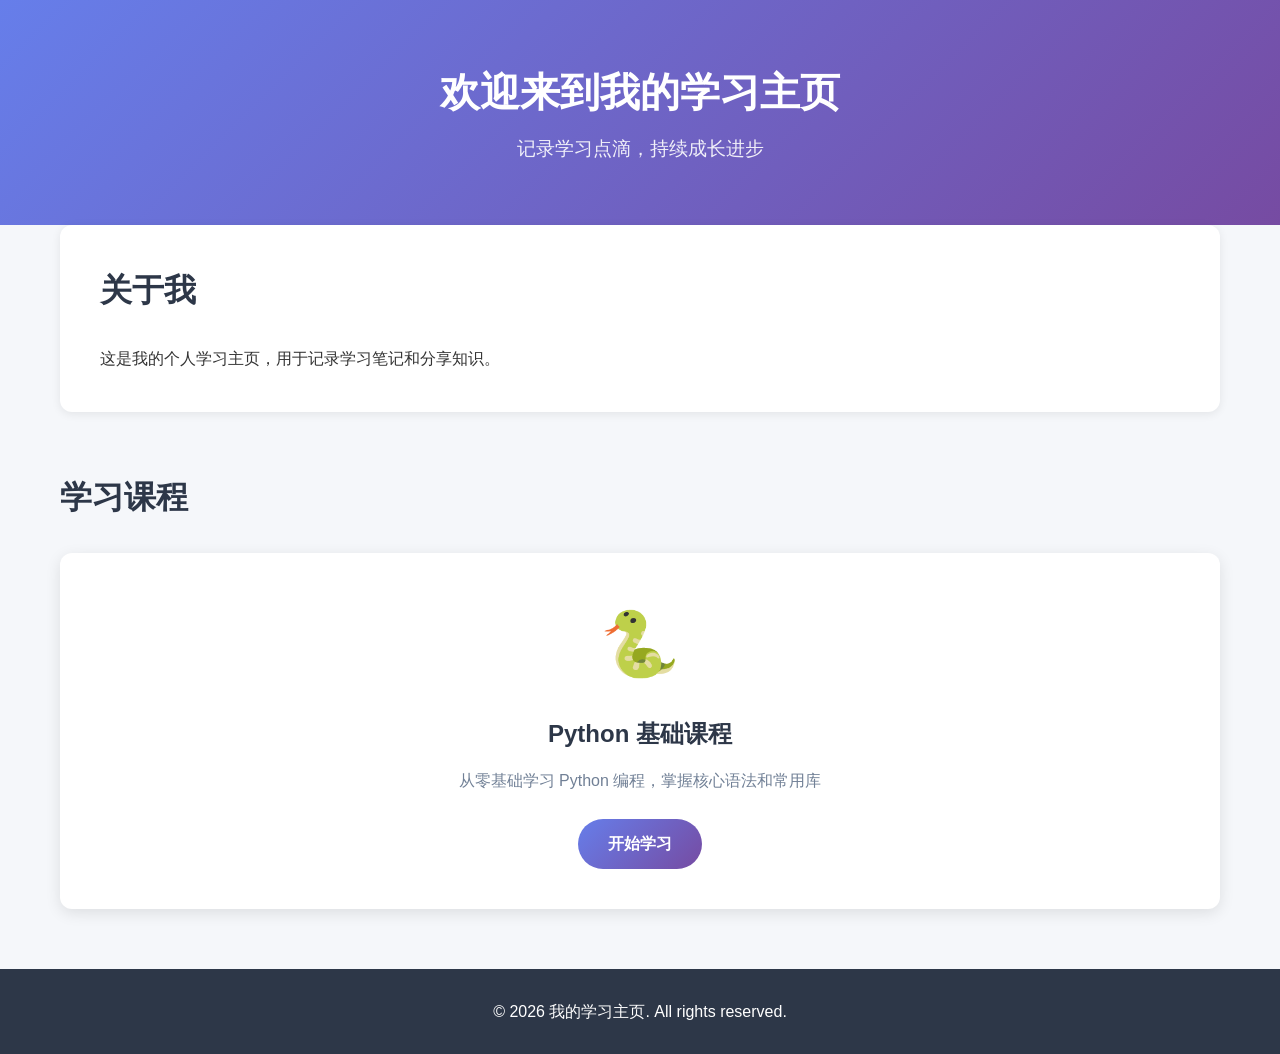
==== index.html @ 0c3c4e6b "Add Python basic course module" ====
<!DOCTYPE html>
<html lang="zh-CN">
<head>
    <meta charset="UTF-8">
    <meta name="viewport" content="width=device-width, initial-scale=1.0">
    <title>我的学习主页</title>
    <link rel="stylesheet" href="style.css">
</head>
<body>
    <header>
        <div class="container">
            <h1>欢迎来到我的学习主页</h1>
            <p>记录学习点滴，持续成长进步</p>
        </div>
    </header>

    <main class="container">
        <section class="welcome-section">
            <h2>关于我</h2>
            <p>这是我的个人学习主页，用于记录学习笔记和分享知识。</p>
        </section>

        <section class="courses-section">
            <h2>学习课程</h2>
            <div class="course-grid">
                <div class="course-card">
                    <div class="course-icon">🐍</div>
                    <h3>Python 基础课程</h3>
                    <p>从零基础学习 Python 编程，掌握核心语法和常用库</p>
                    <a href="python-course.html" class="btn">开始学习</a>
                </div>
            </div>
        </section>
    </main>

    <footer>
        <div class="container">
            <p>&copy; 2026 我的学习主页. All rights reserved.</p>
        </div>
    </footer>
</body>
</html>
---- style.css ----
* {
    margin: 0;
    padding: 0;
    box-sizing: border-box;
}

body {
    font-family: 'Segoe UI', Tahoma, Geneva, Verdana, sans-serif;
    line-height: 1.6;
    color: #333;
    background-color: #f5f7fa;
}

.container {
    max-width: 1200px;
    margin: 0 auto;
    padding: 0 20px;
}

header {
    background: linear-gradient(135deg, #667eea 0%, #764ba2 100%);
    color: white;
    padding: 60px 0;
    text-align: center;
}

header h1 {
    font-size: 2.5rem;
    margin-bottom: 10px;
}

header p {
    font-size: 1.2rem;
    opacity: 0.9;
}

main {
    padding: 60px 0;
}

section {
    margin-bottom: 60px;
}

h2 {
    font-size: 2rem;
    margin-bottom: 30px;
    color: #2d3748;
}

.welcome-section {
    background: white;
    padding: 40px;
    border-radius: 12px;
    box-shadow: 0 2px 10px rgba(0, 0, 0, 0.08);
}

.course-grid {
    display: grid;
    grid-template-columns: repeat(auto-fit, minmax(300px, 1fr));
    gap: 30px;
}

.course-card {
    background: white;
    border-radius: 12px;
    padding: 40px 30px;
    text-align: center;
    box-shadow: 0 4px 15px rgba(0, 0, 0, 0.1);
    transition: transform 0.3s ease, box-shadow 0.3s ease;
}

.course-card:hover {
    transform: translateY(-5px);
    box-shadow: 0 8px 25px rgba(0, 0, 0, 0.15);
}

.course-icon {
    font-size: 4rem;
    margin-bottom: 20px;
}

.course-card h3 {
    font-size: 1.5rem;
    margin-bottom: 15px;
    color: #2d3748;
}

.course-card p {
    color: #718096;
    margin-bottom: 25px;
}

.btn {
    display: inline-block;
    padding: 12px 30px;
    background: linear-gradient(135deg, #667eea 0%, #764ba2 100%);
    color: white;
    text-decoration: none;
    border-radius: 25px;
    font-weight: 600;
    transition: opacity 0.3s ease;
}

.btn:hover {
    opacity: 0.9;
}

footer {
    background: #2d3748;
    color: white;
    text-align: center;
    padding: 30px 0;
    margin-top: 60px;
}

.course-header {
    background: linear-gradient(135deg, #667eea 0%, #764ba2 100%);
    color: white;
    padding: 40px 0;
}

.back-link {
    display: inline-flex;
    align-items: center;
    color: white;
    text-decoration: none;
    font-weight: 600;
    margin-bottom: 20px;
}

.back-link:hover {
    text-decoration: underline;
}

.lesson-grid {
    display: grid;
    grid-template-columns: repeat(auto-fill, minmax(280px, 1fr));
    gap: 20px;
}

.lesson-card {
    background: white;
    border-radius: 10px;
    padding: 25px;
    box-shadow: 0 2px 8px rgba(0, 0, 0, 0.08);
    transition: transform 0.2s ease;
    cursor: pointer;
}

.lesson-card:hover {
    transform: translateY(-3px);
    box-shadow: 0 4px 15px rgba(0, 0, 0, 0.12);
}

.lesson-number {
    display: inline-block;
    width: 40px;
    height: 40px;
    background: linear-gradient(135deg, #667eea 0%, #764ba2 100%);
    color: white;
    border-radius: 50%;
    display: flex;
    align-items: center;
    justify-content: center;
    font-weight: bold;
    margin-bottom: 15px;
}

.lesson-card h4 {
    font-size: 1.2rem;
    margin-bottom: 10px;
    color: #2d3748;
}

.lesson-card p {
    color: #718096;
    font-size: 0.95rem;
}

.lesson-detail {
    background: white;
    border-radius: 12px;
    padding: 40px;
    box-shadow: 0 2px 10px rgba(0, 0, 0, 0.08);
}

.lesson-detail h3 {
    font-size: 1.8rem;
    margin-bottom: 20px;
    color: #2d3748;
}

.lesson-content {
    margin-top: 20px;
}

.lesson-content h4 {
    font-size: 1.3rem;
    margin: 25px 0 15px;
    color: #4a5568;
}

.lesson-content p {
    margin-bottom: 15px;
}

.lesson-content ul, .lesson-content ol {
    margin-left: 25px;
    margin-bottom: 15px;
}

.lesson-content li {
    margin-bottom: 8px;
}

code {
    background: #f7fafc;
    padding: 2px 6px;
    border-radius: 4px;
    font-family: 'Courier New', Courier, monospace;
    color: #e53e3e;
}

pre {
    background: #2d3748;
    color: #e2e8f0;
    padding: 20px;
    border-radius: 8px;
    overflow-x: auto;
    margin: 20px 0;
}

pre code {
    background: none;
    color: #e2e8f0;
    padding: 0;
}

.hidden {
    display: none !important;
}

.lesson-nav {
    display: flex;
    justify-content: space-between;
    margin-top: 40px;
    padding-top: 20px;
    border-top: 1px solid #e2e8f0;
}

.lesson-nav .btn {
    padding: 10px 25px;
}
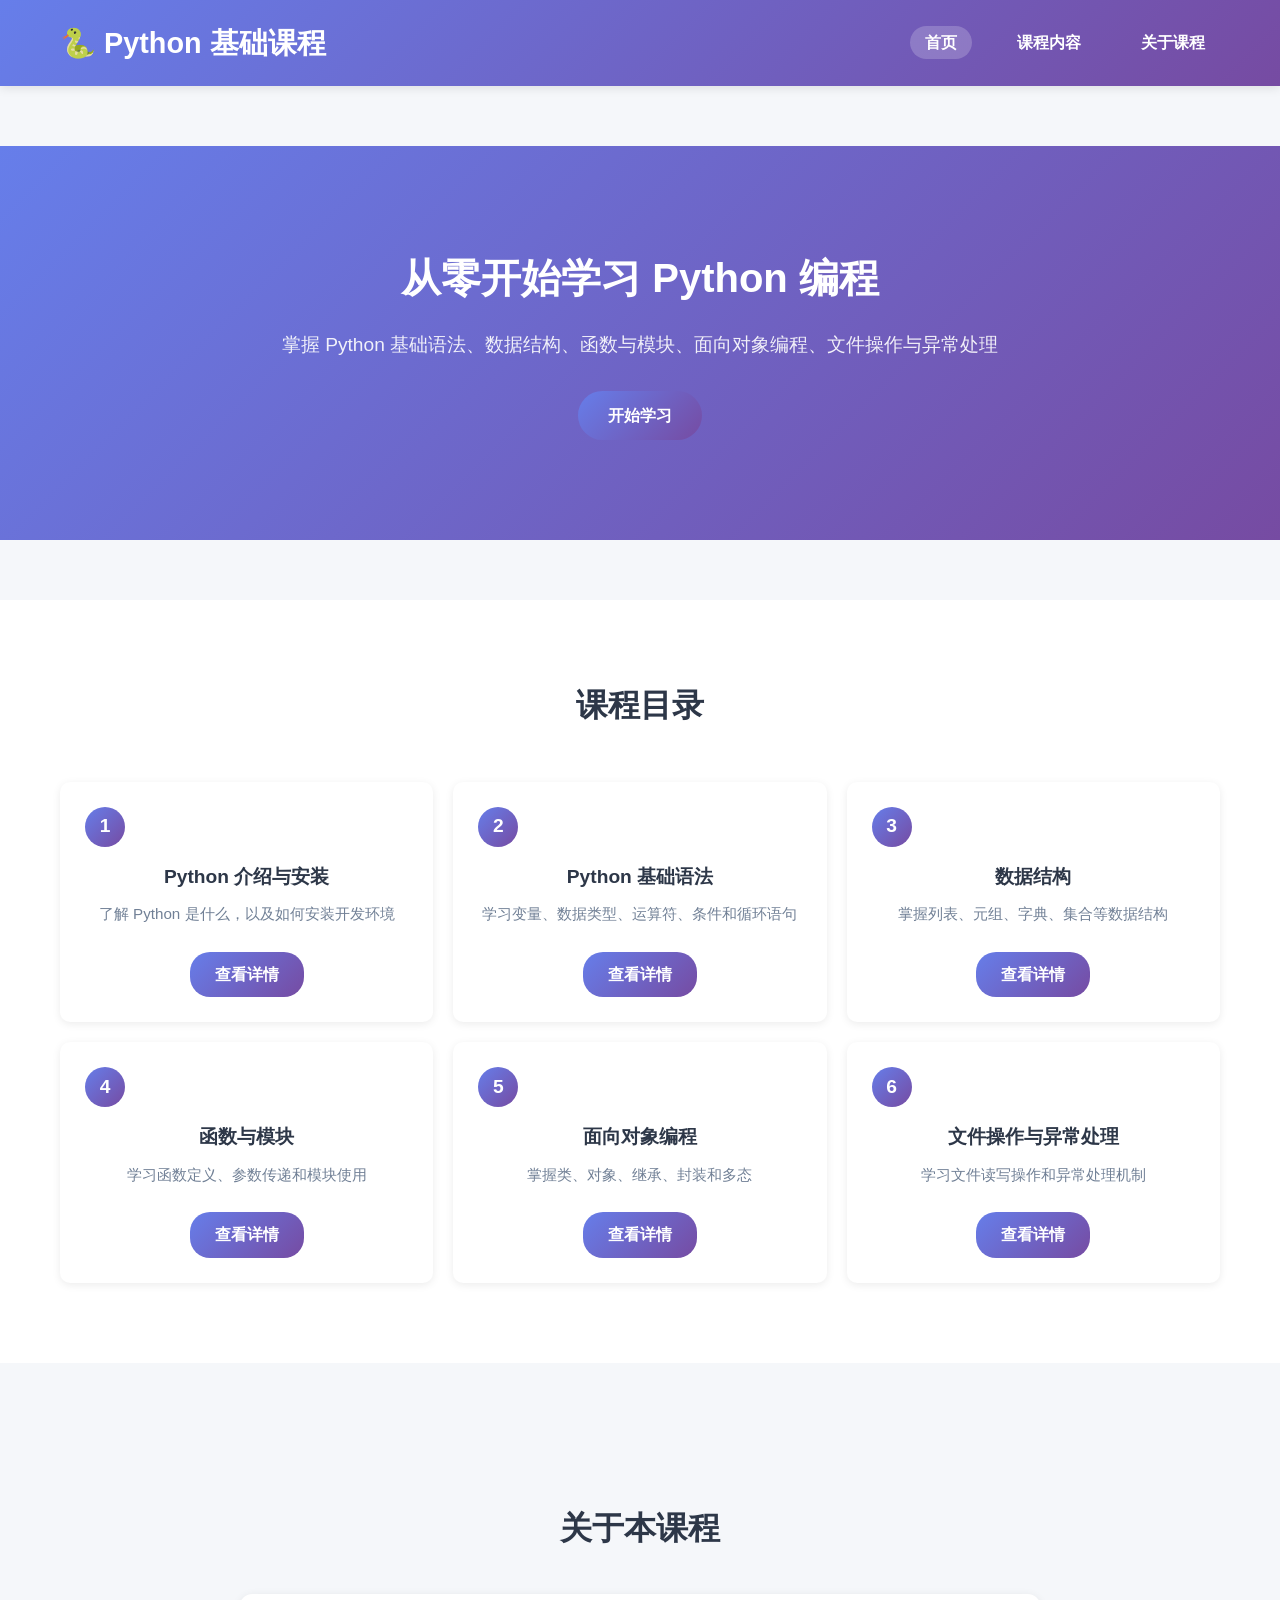
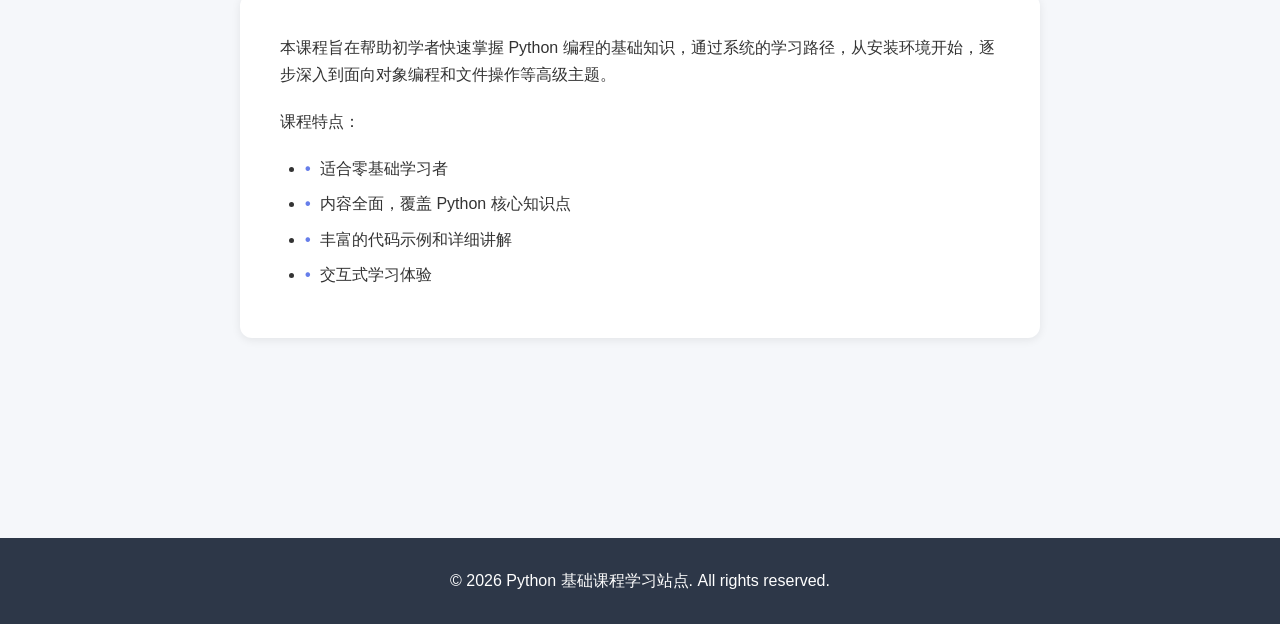
==== commit cf0e06a8: "Create independent Python learning site with navigation menu" ====
--- a/index.html
+++ b/index.html
@@ -3,31 +3,92 @@
 <head>
     <meta charset="UTF-8">
     <meta name="viewport" content="width=device-width, initial-scale=1.0">
-    <title>我的学习主页</title>
+    <title>Python 基础课程 - 学习站点</title>
     <link rel="stylesheet" href="style.css">
 </head>
 <body>
     <header>
-        <div class="container">
-            <h1>欢迎来到我的学习主页</h1>
-            <p>记录学习点滴，持续成长进步</p>
-        </div>
+        <nav class="navbar">
+            <div class="container">
+                <div class="navbar-brand">
+                    <h1>🐍 Python 基础课程</h1>
+                </div>
+                <div class="navbar-menu">
+                    <ul>
+                        <li><a href="index.html" class="active">首页</a></li>
+                        <li><a href="#courses">课程内容</a></li>
+                        <li><a href="#about">关于课程</a></li>
+                    </ul>
+                </div>
+            </div>
+        </nav>
     </header>
 
-    <main class="container">
-        <section class="welcome-section">
-            <h2>关于我</h2>
-            <p>这是我的个人学习主页，用于记录学习笔记和分享知识。</p>
+    <main>
+        <section class="hero-section">
+            <div class="container">
+                <h2>从零开始学习 Python 编程</h2>
+                <p>掌握 Python 基础语法、数据结构、函数与模块、面向对象编程、文件操作与异常处理</p>
+                <a href="#courses" class="btn">开始学习</a>
+            </div>
         </section>
 
-        <section class="courses-section">
-            <h2>学习课程</h2>
-            <div class="course-grid">
-                <div class="course-card">
-                    <div class="course-icon">🐍</div>
-                    <h3>Python 基础课程</h3>
-                    <p>从零基础学习 Python 编程，掌握核心语法和常用库</p>
-                    <a href="python-course.html" class="btn">开始学习</a>
+        <section id="courses" class="courses-section">
+            <div class="container">
+                <h2>课程目录</h2>
+                <div class="lesson-grid">
+                    <div class="lesson-card" onclick="window.location.href='python-course.html?lesson=0'">
+                        <div class="lesson-number">1</div>
+                        <h4>Python 介绍与安装</h4>
+                        <p>了解 Python 是什么，以及如何安装开发环境</p>
+                        <a href="python-course.html?lesson=0" class="btn">查看详情</a>
+                    </div>
+                    <div class="lesson-card" onclick="window.location.href='python-course.html?lesson=1'">
+                        <div class="lesson-number">2</div>
+                        <h4>Python 基础语法</h4>
+                        <p>学习变量、数据类型、运算符、条件和循环语句</p>
+                        <a href="python-course.html?lesson=1" class="btn">查看详情</a>
+                    </div>
+                    <div class="lesson-card" onclick="window.location.href='python-course.html?lesson=2'">
+                        <div class="lesson-number">3</div>
+                        <h4>数据结构</h4>
+                        <p>掌握列表、元组、字典、集合等数据结构</p>
+                        <a href="python-course.html?lesson=2" class="btn">查看详情</a>
+                    </div>
+                    <div class="lesson-card" onclick="window.location.href='python-course.html?lesson=3'">
+                        <div class="lesson-number">4</div>
+                        <h4>函数与模块</h4>
+                        <p>学习函数定义、参数传递和模块使用</p>
+                        <a href="python-course.html?lesson=3" class="btn">查看详情</a>
+                    </div>
+                    <div class="lesson-card" onclick="window.location.href='python-course.html?lesson=4'">
+                        <div class="lesson-number">5</div>
+                        <h4>面向对象编程</h4>
+                        <p>掌握类、对象、继承、封装和多态</p>
+                        <a href="python-course.html?lesson=4" class="btn">查看详情</a>
+                    </div>
+                    <div class="lesson-card" onclick="window.location.href='python-course.html?lesson=5'">
+                        <div class="lesson-number">6</div>
+                        <h4>文件操作与异常处理</h4>
+                        <p>学习文件读写操作和异常处理机制</p>
+                        <a href="python-course.html?lesson=5" class="btn">查看详情</a>
+                    </div>
+                </div>
+            </div>
+        </section>
+
+        <section id="about" class="about-section">
+            <div class="container">
+                <h2>关于本课程</h2>
+                <div class="about-content">
+                    <p>本课程旨在帮助初学者快速掌握 Python 编程的基础知识，通过系统的学习路径，从安装环境开始，逐步深入到面向对象编程和文件操作等高级主题。</p>
+                    <p>课程特点：</p>
+                    <ul>
+                        <li>适合零基础学习者</li>
+                        <li>内容全面，覆盖 Python 核心知识点</li>
+                        <li>丰富的代码示例和详细讲解</li>
+                        <li>交互式学习体验</li>
+                    </ul>
                 </div>
             </div>
         </section>
@@ -35,7 +96,7 @@
 
     <footer>
         <div class="container">
-            <p>&copy; 2026 我的学习主页. All rights reserved.</p>
+            <p>&copy; 2026 Python 基础课程学习站点. All rights reserved.</p>
         </div>
     </footer>
 </body>
--- a/style.css
+++ b/style.css
@@ -17,11 +17,74 @@
     padding: 0 20px;
 }
 
-header {
-    background: linear-gradient(135deg, #667eea 0%, #764ba2 100%);
-    color: white;
-    padding: 60px 0;
-    text-align: center;
+/* 导航栏样式 */
+.navbar {
+    background: linear-gradient(135deg, #667eea 0%, #764ba2 100%);
+    color: white;
+    padding: 20px 0;
+    position: sticky;
+    top: 0;
+    z-index: 1000;
+    box-shadow: 0 2px 10px rgba(0, 0, 0, 0.1);
+}
+
+.navbar .container {
+    display: flex;
+    justify-content: space-between;
+    align-items: center;
+}
+
+.navbar-brand h1 {
+    font-size: 1.8rem;
+    margin: 0;
+}
+
+.navbar-menu ul {
+    list-style: none;
+    display: flex;
+    gap: 30px;
+    margin: 0;
+}
+
+.navbar-menu a {
+    color: white;
+    text-decoration: none;
+    font-weight: 600;
+    transition: opacity 0.3s ease;
+    padding: 8px 15px;
+    border-radius: 20px;
+}
+
+.navbar-menu a:hover {
+    opacity: 0.9;
+    background: rgba(255, 255, 255, 0.1);
+}
+
+.navbar-menu a.active {
+    background: rgba(255, 255, 255, 0.2);
+}
+
+/* 英雄区域 */
+.hero-section {
+    background: linear-gradient(135deg, #667eea 0%, #764ba2 100%);
+    color: white;
+    padding: 100px 0;
+    text-align: center;
+}
+
+.hero-section h2 {
+    font-size: 2.5rem;
+    margin-bottom: 20px;
+    color: white;
+}
+
+.hero-section p {
+    font-size: 1.2rem;
+    margin-bottom: 30px;
+    opacity: 0.9;
+    max-width: 800px;
+    margin-left: auto;
+    margin-right: auto;
 }
 
 header h1 {
@@ -106,18 +169,149 @@
     opacity: 0.9;
 }
 
+/* 课程部分 */
+.courses-section {
+    padding: 80px 0;
+    background: white;
+}
+
+.courses-section h2 {
+    text-align: center;
+    margin-bottom: 50px;
+    color: #2d3748;
+}
+
+.lesson-grid {
+    display: grid;
+    grid-template-columns: repeat(auto-fill, minmax(300px, 1fr));
+    gap: 30px;
+}
+
+.lesson-card {
+    background: #f8f9fa;
+    border-radius: 12px;
+    padding: 30px;
+    text-align: center;
+    box-shadow: 0 4px 15px rgba(0, 0, 0, 0.08);
+    transition: transform 0.3s ease, box-shadow 0.3s ease;
+    cursor: pointer;
+}
+
+.lesson-card:hover {
+    transform: translateY(-5px);
+    box-shadow: 0 8px 25px rgba(0, 0, 0, 0.15);
+}
+
+.lesson-number {
+    display: inline-block;
+    width: 50px;
+    height: 50px;
+    background: linear-gradient(135deg, #667eea 0%, #764ba2 100%);
+    color: white;
+    border-radius: 50%;
+    display: flex;
+    align-items: center;
+    justify-content: center;
+    font-weight: bold;
+    font-size: 1.2rem;
+    margin-bottom: 20px;
+}
+
+.lesson-card h4 {
+    font-size: 1.3rem;
+    margin-bottom: 15px;
+    color: #2d3748;
+}
+
+.lesson-card p {
+    color: #718096;
+    margin-bottom: 25px;
+}
+
+.lesson-card .btn {
+    display: inline-block;
+    padding: 10px 25px;
+    background: linear-gradient(135deg, #667eea 0%, #764ba2 100%);
+    color: white;
+    text-decoration: none;
+    border-radius: 20px;
+    font-weight: 600;
+    transition: opacity 0.3s ease;
+}
+
+.lesson-card .btn:hover {
+    opacity: 0.9;
+}
+
+/* 关于部分 */
+.about-section {
+    padding: 80px 0;
+    background: #f5f7fa;
+}
+
+.about-section h2 {
+    text-align: center;
+    margin-bottom: 40px;
+    color: #2d3748;
+}
+
+.about-content {
+    background: white;
+    padding: 40px;
+    border-radius: 12px;
+    box-shadow: 0 2px 10px rgba(0, 0, 0, 0.08);
+    max-width: 800px;
+    margin: 0 auto;
+}
+
+.about-content p {
+    margin-bottom: 20px;
+    line-height: 1.7;
+}
+
+.about-content ul {
+    margin-left: 25px;
+    margin-top: 20px;
+}
+
+.about-content li {
+    margin-bottom: 10px;
+    position: relative;
+    padding-left: 15px;
+}
+
+.about-content li:before {
+    content: "•";
+    color: #667eea;
+    font-weight: bold;
+    position: absolute;
+    left: 0;
+}
+
 footer {
     background: #2d3748;
     color: white;
     text-align: center;
     padding: 30px 0;
-    margin-top: 60px;
+    margin-top: 0;
 }
 
 .course-header {
     background: linear-gradient(135deg, #667eea 0%, #764ba2 100%);
     color: white;
-    padding: 40px 0;
+    padding: 60px 0;
+    text-align: center;
+}
+
+.course-header h2 {
+    font-size: 2rem;
+    margin-bottom: 10px;
+    color: white;
+}
+
+.course-header p {
+    font-size: 1.1rem;
+    opacity: 0.9;
 }
 
 .back-link {
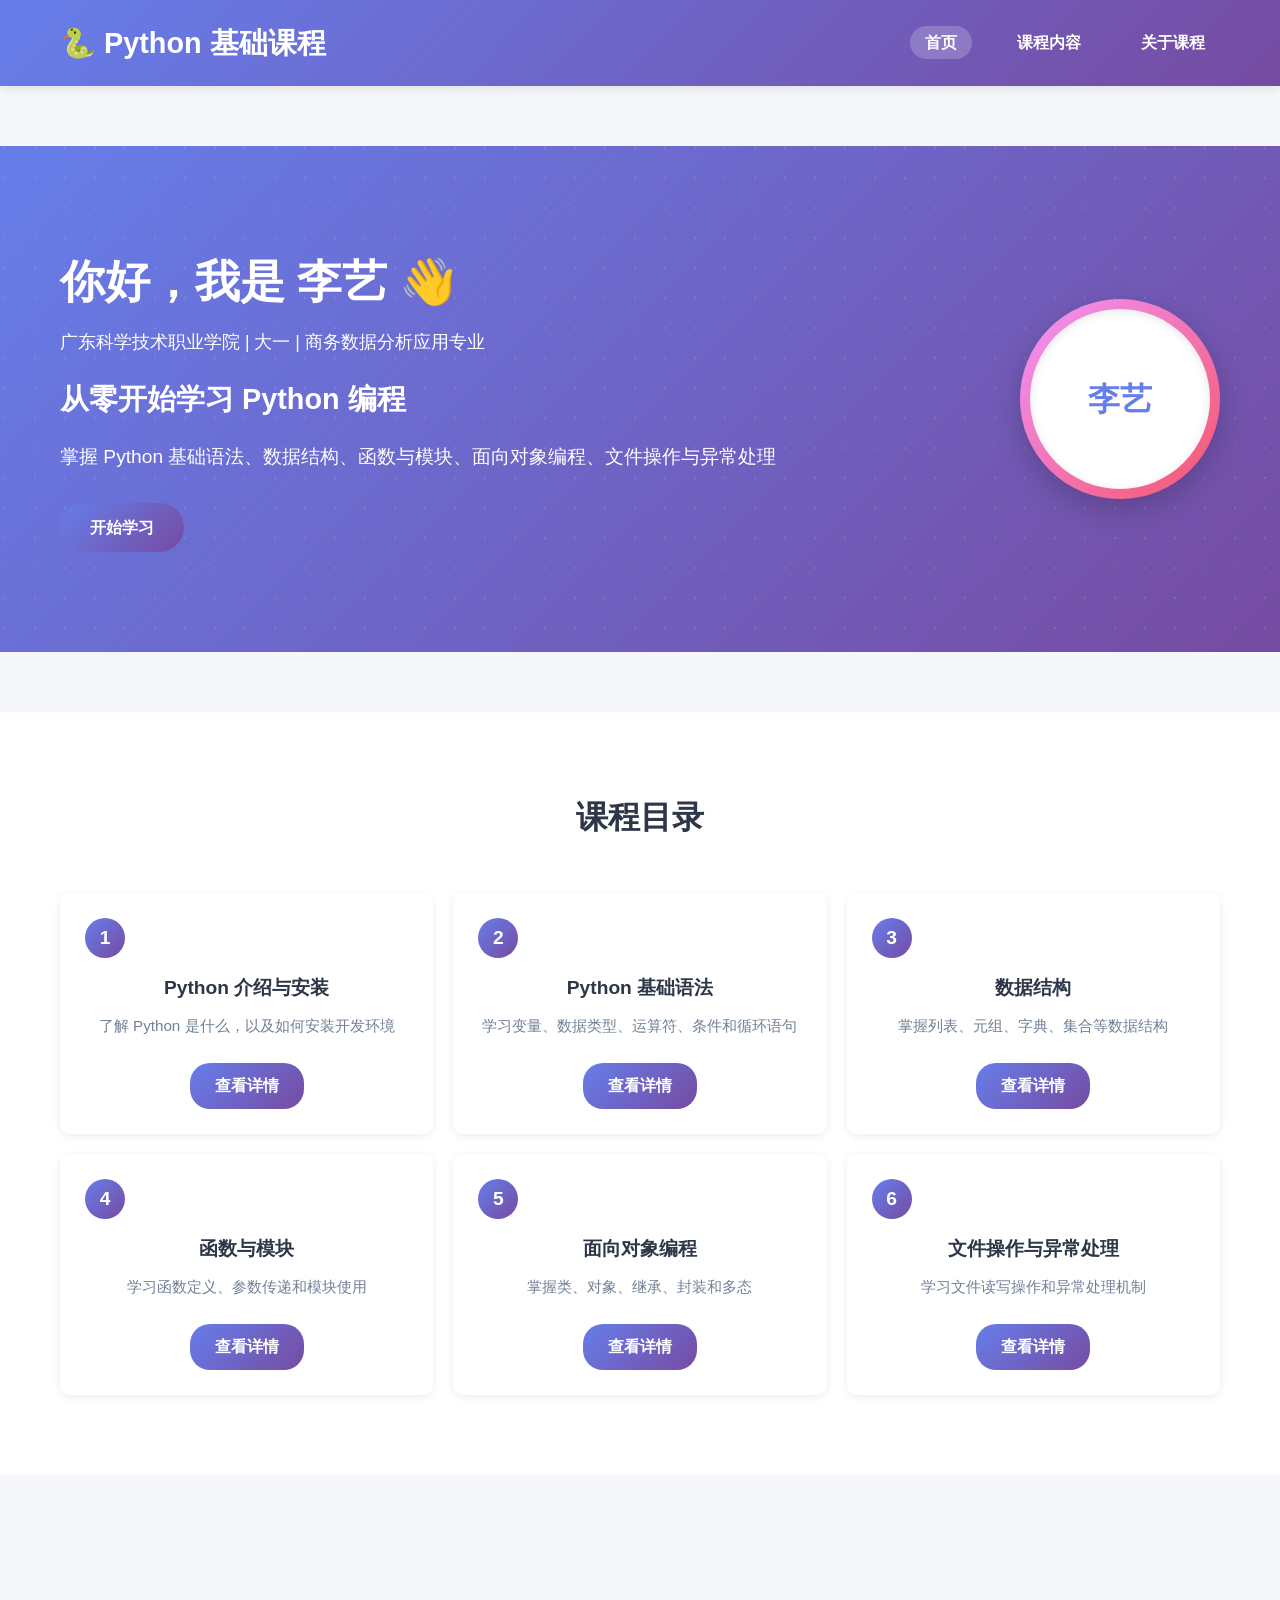
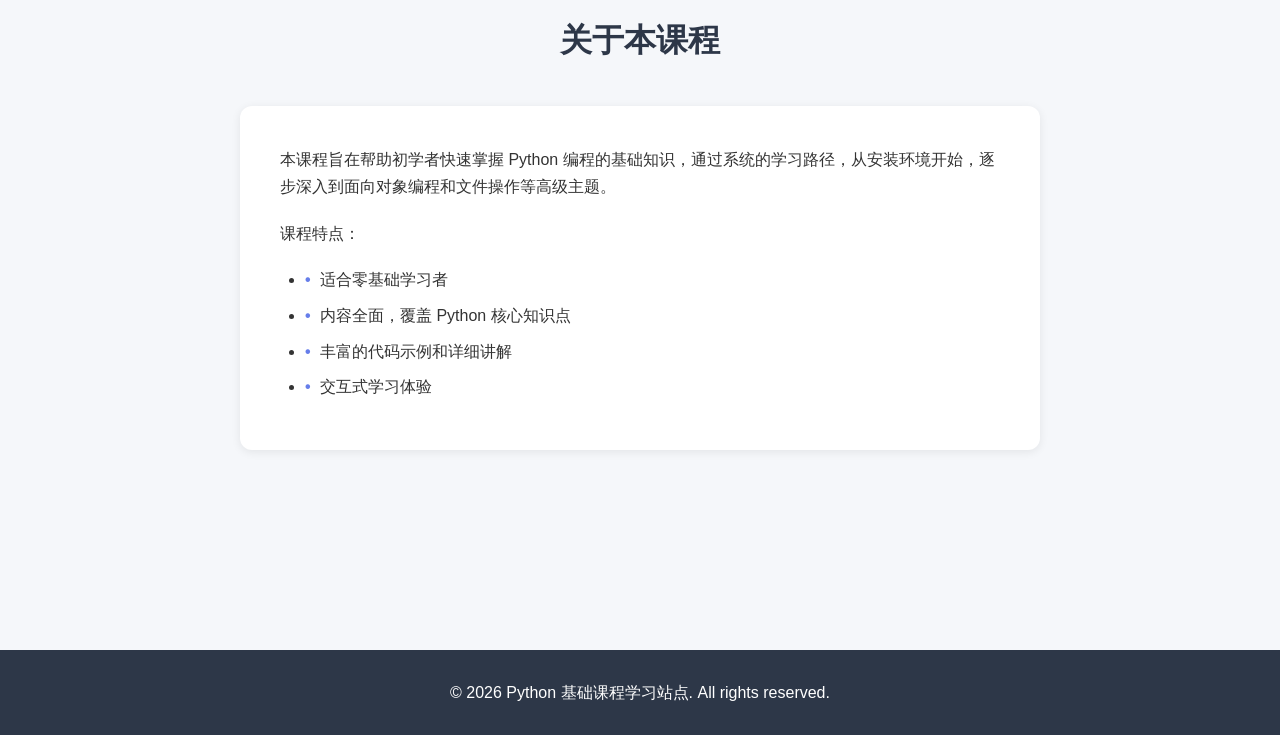
==== commit a45db607: "Add personal information and lively page style" ====
--- a/index.html
+++ b/index.html
@@ -27,9 +27,22 @@
     <main>
         <section class="hero-section">
             <div class="container">
-                <h2>从零开始学习 Python 编程</h2>
-                <p>掌握 Python 基础语法、数据结构、函数与模块、面向对象编程、文件操作与异常处理</p>
-                <a href="#courses" class="btn">开始学习</a>
+                <div class="hero-content">
+                    <div class="hero-text">
+                        <h2>你好，我是 李艺 👋</h2>
+                        <p class="subtitle">广东科学技术职业学院 | 大一 | 商务数据分析应用专业</p>
+                        <h3>从零开始学习 Python 编程</h3>
+                        <p>掌握 Python 基础语法、数据结构、函数与模块、面向对象编程、文件操作与异常处理</p>
+                        <a href="#courses" class="btn">开始学习</a>
+                    </div>
+                    <div class="hero-avatar">
+                        <div class="avatar">
+                            <div class="avatar-inner">
+                                <span>李艺</span>
+                            </div>
+                        </div>
+                    </div>
+                </div>
             </div>
         </section>
 
--- a/style.css
+++ b/style.css
@@ -64,27 +64,190 @@
     background: rgba(255, 255, 255, 0.2);
 }
 
+/* 响应式设计 */
+@media (max-width: 768px) {
+    .hero-content {
+        flex-direction: column;
+        text-align: center;
+    }
+    
+    .hero-text {
+        text-align: center;
+    }
+    
+    .hero-text h2 {
+        font-size: 2.2rem;
+    }
+    
+    .hero-text h3 {
+        font-size: 1.5rem;
+    }
+    
+    .avatar {
+        width: 150px;
+        height: 150px;
+    }
+    
+    .avatar-inner {
+        width: 135px;
+        height: 135px;
+        font-size: 1.5rem;
+    }
+    
+    .navbar .container {
+        flex-direction: column;
+        gap: 15px;
+    }
+    
+    .navbar-menu ul {
+        gap: 15px;
+    }
+    
+    .lesson-grid {
+        grid-template-columns: 1fr;
+    }
+}
+
 /* 英雄区域 */
 .hero-section {
     background: linear-gradient(135deg, #667eea 0%, #764ba2 100%);
     color: white;
     padding: 100px 0;
-    text-align: center;
-}
-
-.hero-section h2 {
-    font-size: 2.5rem;
+    position: relative;
+    overflow: hidden;
+}
+
+.hero-section::before {
+    content: '';
+    position: absolute;
+    top: -50%;
+    left: -50%;
+    width: 200%;
+    height: 200%;
+    background: radial-gradient(circle, rgba(255,255,255,0.1) 1px, transparent 1px);
+    background-size: 30px 30px;
+    animation: float 20s linear infinite;
+}
+
+@keyframes float {
+    0% {
+        transform: translate(0, 0);
+    }
+    100% {
+        transform: translate(30px, 30px);
+    }
+}
+
+.hero-content {
+    display: flex;
+    align-items: center;
+    justify-content: space-between;
+    gap: 40px;
+    position: relative;
+    z-index: 1;
+}
+
+.hero-text {
+    flex: 1;
+    text-align: left;
+}
+
+.hero-text h2 {
+    font-size: 2.8rem;
+    margin-bottom: 10px;
+    color: white;
+    font-weight: 700;
+    animation: slideInLeft 1s ease-out;
+}
+
+.hero-text .subtitle {
+    font-size: 1.1rem;
     margin-bottom: 20px;
-    color: white;
-}
-
-.hero-section p {
+    opacity: 0.9;
+    animation: slideInLeft 1s ease-out 0.2s both;
+}
+
+.hero-text h3 {
+    font-size: 1.8rem;
+    margin-bottom: 20px;
+    color: white;
+    animation: slideInLeft 1s ease-out 0.4s both;
+}
+
+.hero-text p {
     font-size: 1.2rem;
     margin-bottom: 30px;
     opacity: 0.9;
-    max-width: 800px;
-    margin-left: auto;
-    margin-right: auto;
+    animation: slideInLeft 1s ease-out 0.6s both;
+}
+
+.hero-text .btn {
+    animation: slideInLeft 1s ease-out 0.8s both;
+}
+
+.hero-avatar {
+    flex-shrink: 0;
+    animation: slideInRight 1s ease-out;
+}
+
+.avatar {
+    width: 200px;
+    height: 200px;
+    border-radius: 50%;
+    background: linear-gradient(135deg, #f093fb 0%, #f5576c 100%);
+    display: flex;
+    align-items: center;
+    justify-content: center;
+    box-shadow: 0 10px 30px rgba(0, 0, 0, 0.2);
+    animation: pulse 2s ease-in-out infinite;
+}
+
+.avatar-inner {
+    width: 180px;
+    height: 180px;
+    border-radius: 50%;
+    background: white;
+    display: flex;
+    align-items: center;
+    justify-content: center;
+    color: #667eea;
+    font-size: 2rem;
+    font-weight: bold;
+    box-shadow: inset 0 2px 10px rgba(0, 0, 0, 0.1);
+}
+
+@keyframes slideInLeft {
+    from {
+        opacity: 0;
+        transform: translateX(-50px);
+    }
+    to {
+        opacity: 1;
+        transform: translateX(0);
+    }
+}
+
+@keyframes slideInRight {
+    from {
+        opacity: 0;
+        transform: translateX(50px);
+    }
+    to {
+        opacity: 1;
+        transform: translateX(0);
+    }
+}
+
+@keyframes pulse {
+    0% {
+        transform: scale(1);
+    }
+    50% {
+        transform: scale(1.05);
+    }
+    100% {
+        transform: scale(1);
+    }
 }
 
 header h1 {
